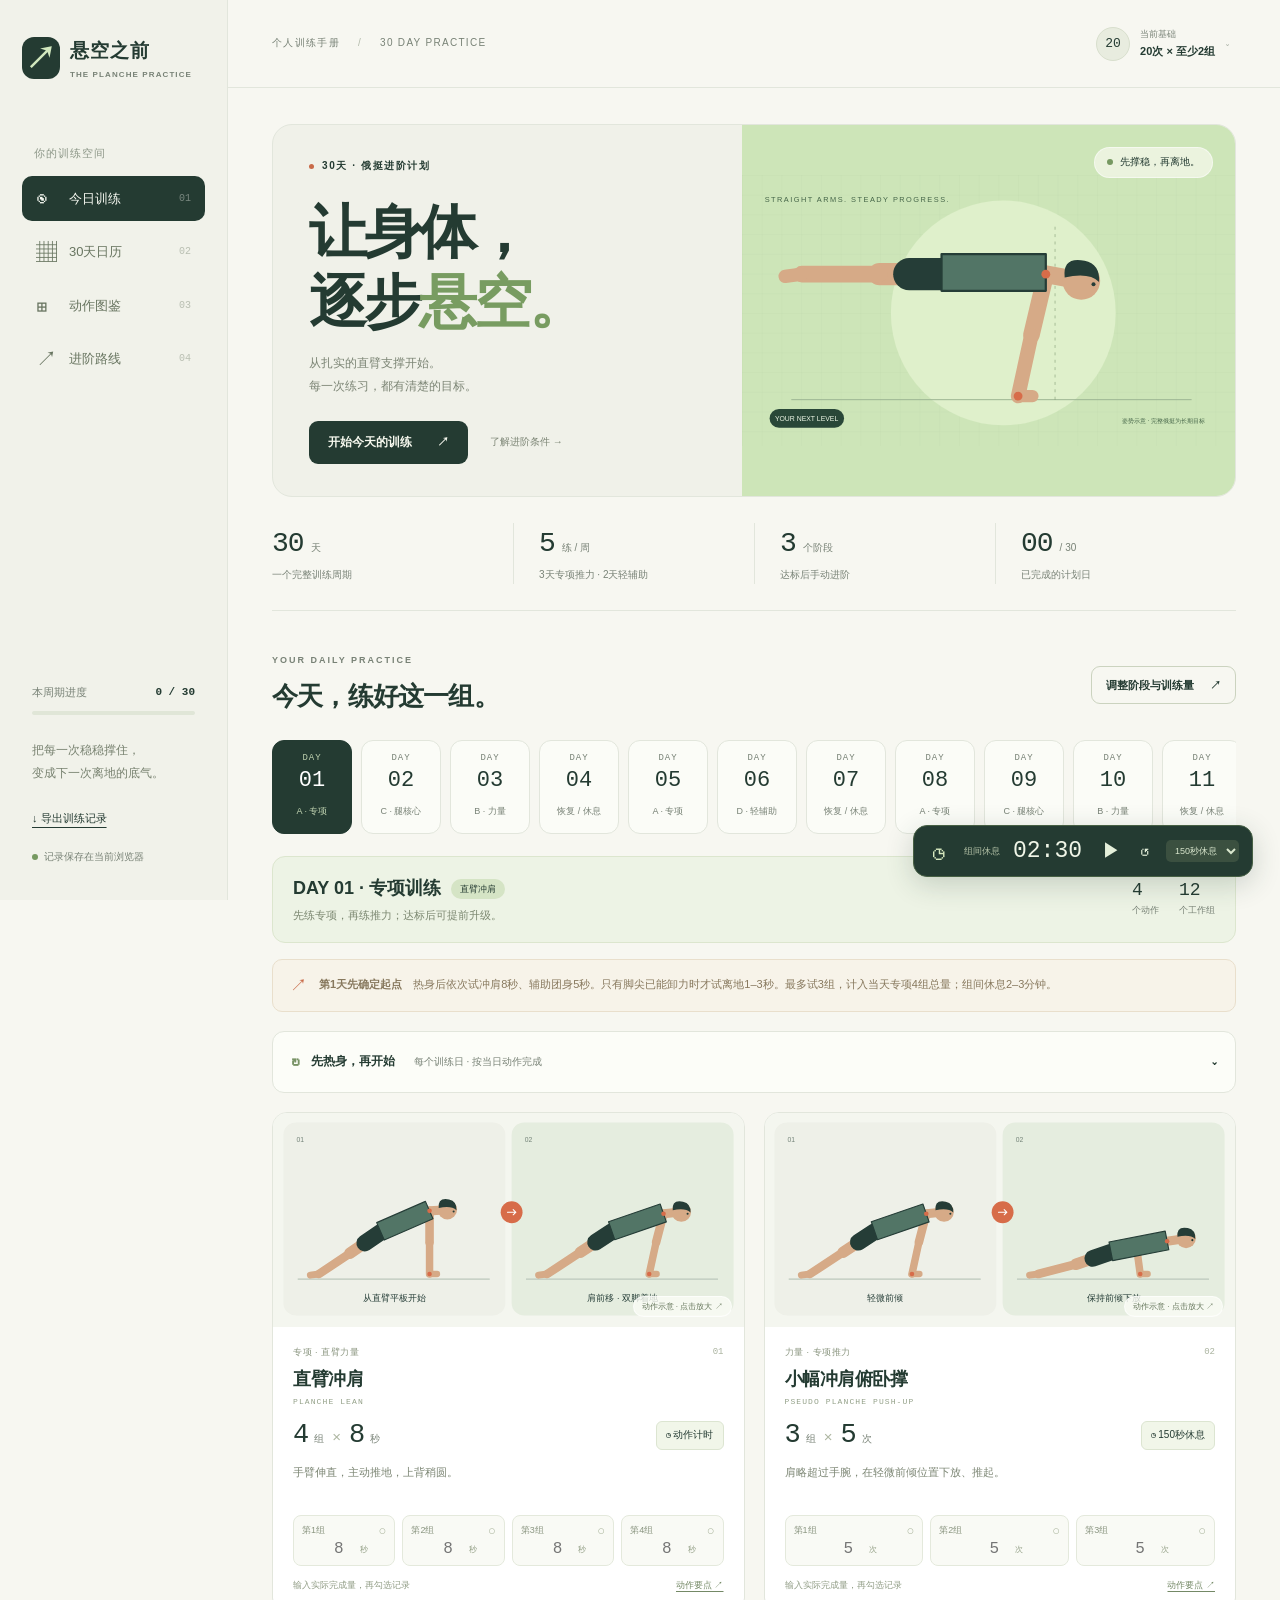
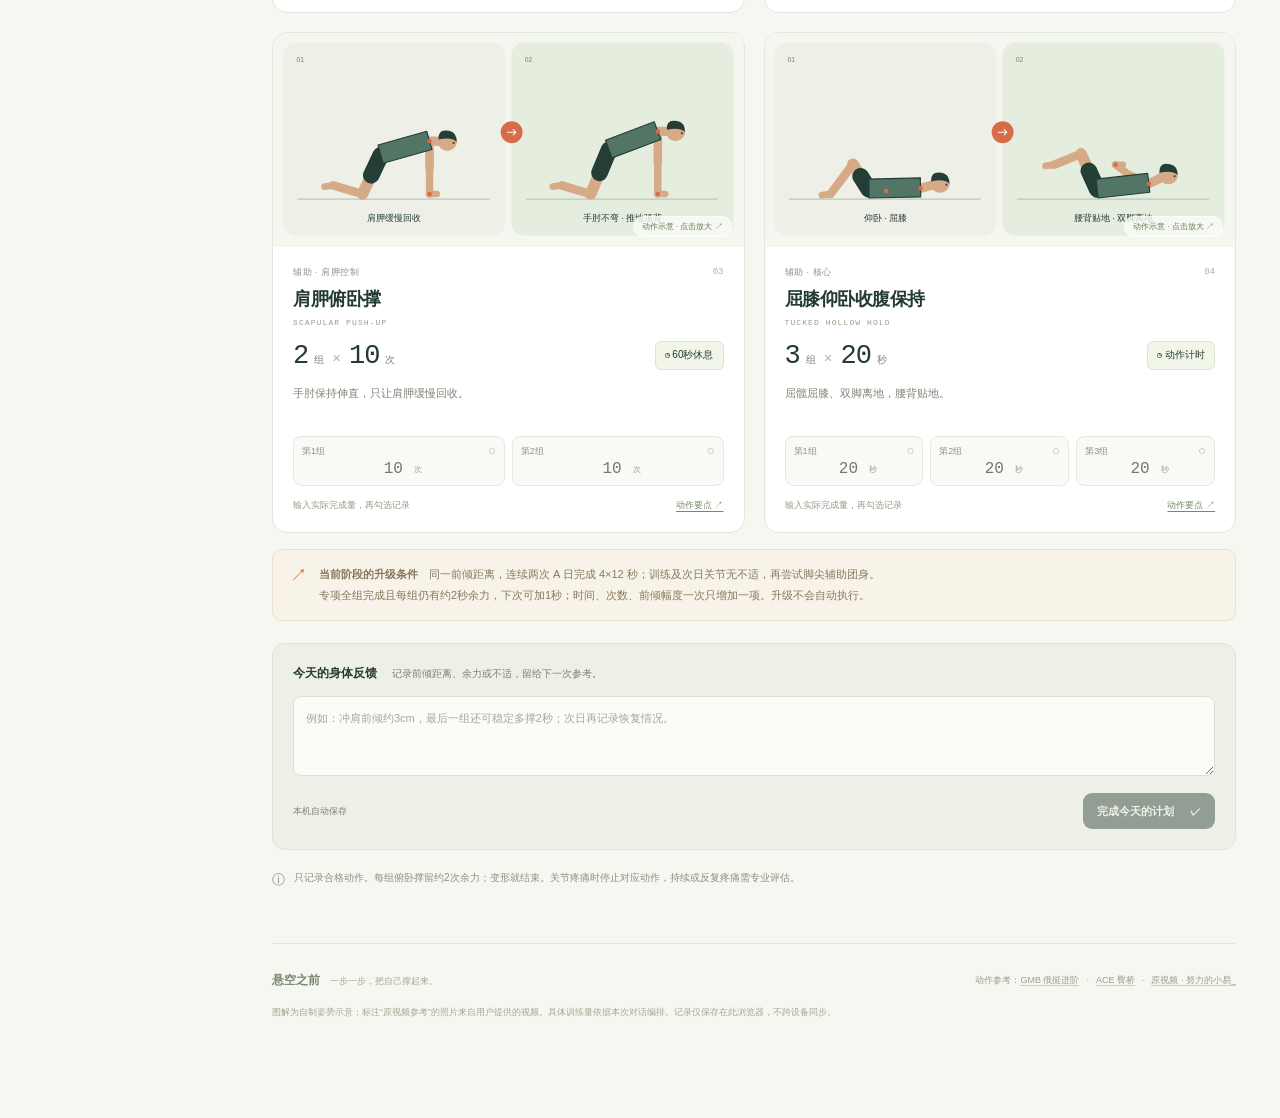
==== index.html @ 82eb5a1e "feat(site): ✨ publish interactive planche training guide" ====
<!doctype html>
<html lang="zh-CN">
<head>
  <meta charset="utf-8">
  <meta name="viewport" content="width=device-width, initial-scale=1">
  <meta name="theme-color" content="#243b32">
  <meta name="description" content="基于20个标准俯卧撑基础的30天俄挺训练手册。动作图解、每组训练量、计时、记录和阶段切换。">
  <title>悬空之前 · 30天俄挺训练手册</title>
  <link rel="icon" type="image/svg+xml" href="assets/mark.svg">
  <link rel="stylesheet" href="style.css">
</head>
<body>
  <aside class="sidebar">
    <a href="#today" class="brand" aria-label="悬空之前 首页"><span class="brand-mark">↗</span><span>悬空之前<small>THE PLANCHE PRACTICE</small></span></a>
    <div class="sidebar-caption">你的训练空间</div>
    <nav aria-label="主要导航">
      <a href="#today" class="nav-link active" data-view="today"><span>◉</span> 今日训练 <i>01</i></a>
      <a href="#calendar" class="nav-link" data-view="calendar"><span>▦</span> 30天日历 <i>02</i></a>
      <a href="#library" class="nav-link" data-view="library"><span>⊞</span> 动作图鉴 <i>03</i></a>
      <a href="#progression" class="nav-link" data-view="progression"><span>↗</span> 进阶路线 <i>04</i></a>
    </nav>
    <div class="sidebar-bottom">
      <div class="mini-progress"><span>本周期进度</span><strong id="sidebar-count">0 / 30</strong></div>
      <div class="progress-track"><div id="sidebar-progress"></div></div>
      <p>把每一次稳稳撑住，<br>变成下一次离地的底气。</p>
      <button class="text-button" id="export-btn">↓ 导出训练记录</button>
      <div class="local-note"><span class="status-dot"></span> 记录保存在当前浏览器</div>
    </div>
  </aside>
  <div class="shell">
    <header class="topbar"><div class="breadcrumb">个人训练手册 <span>/</span> 30 DAY PRACTICE</div><button class="profile-chip" id="profile-btn"><span class="avatar">20</span><span>当前基础 <b>20次 × 至少2组</b></span><span>⌄</span></button></header>
    <main>
      <section id="hero" class="hero">
        <div class="hero-copy"><div class="eyebrow"><span></span> 30天 · 俄挺进阶计划</div><h1>让身体，<br>逐步<span>悬空。</span></h1><p>从扎实的直臂支撑开始。<br>每一次练习，都有清楚的目标。</p><div class="hero-actions"><button id="hero-start" class="button primary">开始今天的训练 <span>↗</span></button><a href="#progression" class="hero-secondary">了解进阶条件 →</a></div></div>
        <div class="hero-art"><img src="assets/hero.svg" alt="完整俄挺姿势示意，手臂伸直、身体水平悬空。完整俄挺是长期目标。"><div class="art-label"><span class="status-dot"></span> 先撑稳，再离地。</div></div>
      </section>
      <section class="stat-strip" aria-label="计划概览"><div><strong>30<small>天</small></strong><span>一个完整训练周期</span></div><div><strong>5<small>练 / 周</small></strong><span>3天专项推力 · 2天轻辅助</span></div><div><strong>3<small>个阶段</small></strong><span>达标后手动进阶</span></div><div><strong id="completed-stat">00<small>/ 30</small></strong><span>已完成的计划日</span></div></section>
      <section id="today-view" class="view active" aria-labelledby="session-heading">
        <div class="section-top"><div><div class="eyebrow muted">YOUR DAILY PRACTICE</div><h2 id="session-heading">今天，练好这一组。</h2></div><button class="button outline small" id="settings-btn">调整阶段与训练量 <span>↗</span></button></div>
        <div class="day-strip" id="day-strip" aria-label="选择训练日"></div>
        <div class="session-banner" id="session-banner"></div>
        <div id="first-day-note" class="note-box"><span>↗</span><p><b>第1天先确定起点</b>　热身后依次试冲肩8秒、辅助团身5秒。只有脚尖已能卸力时才试离地1–3秒。最多试3组，计入当天专项4组总量；组间休息2–3分钟。</p></div>
        <details id="warmup" class="warmup"><summary><span><span class="warmup-icon">↻</span> 先热身，再开始 <small>每个训练日 · 按当日动作完成</small></span><span class="chevron">⌄</span></summary><div id="warmup-grid" class="warmup-grid"></div></details>
        <div id="exercise-grid" class="exercise-grid"></div>
        <div id="day-footer" class="day-footer"></div>
        <div class="notes-panel"><label for="daily-note">今天的身体反馈 <span>记录前倾距离、余力或不适，留给下一次参考。</span></label><textarea id="daily-note" rows="2" placeholder="例如：冲肩前倾约3cm，最后一组还可稳定多撑2秒；次日再记录恢复情况。"></textarea><div class="notes-bottom"><small id="save-hint">本机自动保存</small><button class="button primary small" id="finish-day">完成今天的计划 <span>✓</span></button></div></div>
        <div class="safety-line"><span>ⓘ</span> 只记录合格动作。每组俯卧撑留约2次余力；变形就结束。关节疼痛时停止对应动作，持续或反复疼痛需专业评估。</div>
      </section>
      <section id="calendar-view" class="view" aria-labelledby="calendar-heading"><div class="section-top"><div><div class="eyebrow muted">THE NEXT 30 DAYS</div><h2 id="calendar-heading">有训练，也有留白。</h2></div><span class="subtle">点击任意一天，查看动作与训练量</span></div><div class="legend"><span><i class="legend-a"></i>A 专项训练</span><span><i class="legend-b"></i>B 基础力量</span><span><i class="legend-c"></i>C / D 辅助训练</span><span><i class="legend-r"></i>每周2天恢复</span><span><i class="legend-d"></i>减量 / 复测</span></div><div id="calendar-grid" class="calendar-grid"></div><div class="note-box"><span>↗</span><p>每周5练2休：专项 → 下肢核心 → 推力 → 恢复 → 专项 → 轻辅助 → 恢复。第22天主动减量，第29天轻练，第30天复测。<b>日历不会自动替你升级动作。</b></p></div></section>
      <section id="library-view" class="view" aria-labelledby="library-heading"><div class="section-top"><div><div class="eyebrow muted">THE MOVEMENT LIBRARY</div><h2 id="library-heading">每个动作，看得明白。</h2></div><span class="subtle">图解是姿势提示，点击查看要点与降阶方式</span></div><div class="filter-row" id="library-filters"><button class="filter active" data-filter="all">全部动作</button><button class="filter" data-filter="专项">俄挺专项</button><button class="filter" data-filter="力量">推力训练</button><button class="filter" data-filter="辅助">核心与背部</button><button class="filter" data-filter="下肢">下肢臀腿</button><button class="filter" data-filter="活动">热身与恢复</button></div><div class="library-grid" id="library-grid"></div></section>
      <section id="progression-view" class="view" aria-labelledby="progression-heading"><div class="section-top"><div><div class="eyebrow muted">EARN YOUR NEXT LEVEL</div><h2 id="progression-heading">撑稳这一关，再向前。</h2></div></div><p class="section-intro">不用等到固定日期。根据动作质量、完成量和次日恢复，手动选择当前阶段。以下门槛是本计划的执行规则。</p><div id="stage-route" class="stage-route"></div><div class="progress-rules"><div><span>01</span><h3>一次只加一个变量</h3><p>时间、次数、前倾幅度，选一项增加。专项全组完成且仍有约2秒余力，下次每组加1秒。</p></div><div><span>02</span><h3>下一关先少量试做</h3><p>尝试计入当天4组专项总量。新动作控制不住，就用原级别完成剩余组数。</p></div><div><span>03</span><h3>升级由你确认</h3><p>计时结束或勾选完成，都不等于动作达标。结合录像、余力和次日关节状态再决定。</p></div></div><div class="note-box"><span>ⓘ</span><p>30天用于建立和检验专项能力，完整并腿俄挺是后续长期目标。图鉴里的进阶团身仅供了解，默认不加入本周期处方。</p></div></section>
      <footer class="site-footer"><div class="footer-brand">悬空之前 <span>一步一步，把自己撑起来。</span></div><div>动作参考：<a href="https://gmb.io/planche/" target="_blank" rel="noreferrer">GMB 俄挺进阶</a><span>·</span><a href="https://www.acefitness.org/resources/everyone/exercise-library/49/glute-bridge/" target="_blank" rel="noreferrer">ACE 臀桥</a><span>·</span><a href="https://www.bilibili.com/video/BV1Y1Je6uE9i" target="_blank" rel="noreferrer">原视频 · 努力的小易_</a></div><small>图解为自制姿势示意；标注“原视频参考”的照片来自用户提供的视频。具体训练量依据本次对话编排。记录仅保存在此浏览器，不跨设备同步。</small></footer>
    </main>
  </div>
  <div class="timer-dock" id="timer-dock"><button class="timer-compact" id="timer-toggle" aria-label="展开计时器">◷</button><div class="timer-expanded"><span id="timer-label">组间休息</span><strong id="timer-display" aria-live="off">02:30</strong><button id="timer-play" aria-label="开始计时">▶</button><button id="timer-reset" aria-label="重置计时">↺</button><select id="rest-duration" aria-label="组间休息时长"><option value="60">60秒休息</option><option value="120">120秒休息</option><option value="150" selected>150秒休息</option><option value="180">180秒休息</option></select></div></div>
  <dialog id="exercise-dialog"><button class="dialog-close" data-close aria-label="关闭动作详情">×</button><div id="exercise-detail"></div></dialog>
  <dialog id="settings-dialog"><button class="dialog-close" data-close aria-label="关闭训练设置">×</button><div class="eyebrow muted">MAKE IT YOUR PRACTICE</div><h2>调整你的训练</h2><p class="dialog-intro">当前基础：标准俯卧撑20次，至少能做2组。尚未确认专项水平，从第1天测试选择起点。</p><form id="settings-form"><label>当前阶段<select name="stage" id="stage-select"><option value="1">Ⅰ · 直臂冲肩</option><option value="2">Ⅱ · 脚尖辅助团身</option><option value="3">Ⅲ · 团身俄挺</option></select></label><label>每组专项保持时间 <span id="hold-range"></span><div class="input-unit"><input name="hold" id="hold-input" type="number" min="8" max="12" value="8" required><span>秒 × 4组</span></div></label><label>冲肩俯卧撑<div class="input-unit"><input name="ppp" type="number" min="5" max="8" value="5" required><span>次 × 3组</span></div></label><label>B日标准俯卧撑<div class="input-unit"><select name="push"><option value="10">10</option><option value="12">12</option><option value="14">14</option></select><span>次 × 3组</span></div></label><div id="settings-gate" class="setting-gate"></div><p class="form-note">调整只影响尚未开始记录的训练日。已记录的日期保留当时训练量。仅在无关节疼痛、恢复良好且满足条件时进阶。</p><button class="button primary" type="submit">保存训练设置 <span>✓</span></button></form><button class="text-button settings-export" id="settings-export">↓ 导出训练记录（JSON）</button></dialog>
  <div class="toast" id="toast" role="status" aria-live="polite"></div>
  <script type="module" src="app.mjs"></script>
</body>
</html>
---- style.css ----
[hidden]{display:none!important}
:root{--ink:#243b32;--muted:#788276;--paper:#f7f7f1;--white:#fff;--line:#e2e6dc;--mint:#d2e8be;--mint-soft:#edf3e5;--orange:#c96b49;--sans:Inter,-apple-system,BlinkMacSystemFont,"PingFang SC","Microsoft YaHei",sans-serif;--mono:"SFMono-Regular",Consolas,monospace}
*{box-sizing:border-box}html{scroll-behavior:smooth}body{margin:0;background:var(--paper);color:var(--ink);font-family:var(--sans);font-size:14px;line-height:1.65}button,input,select,textarea{font:inherit;color:inherit}button,a,input,select,summary{ -webkit-tap-highlight-color:transparent}button{cursor:pointer}a{color:inherit;text-decoration:none}button{border:0;background:none}button:focus-visible,a:focus-visible,input:focus-visible,select:focus-visible,summary:focus-visible,textarea:focus-visible{outline:3px solid #85ab64;outline-offset:4px}button:disabled{cursor:not-allowed;opacity:.45}img{max-width:100%;display:block}h1,h2,h3,p{margin:0}button,input,select{touch-action:manipulation}.sidebar{position:fixed;inset:0 auto 0 0;width:228px;background:#f1f2ea;border-right:1px solid var(--line);padding:35px 22px;display:flex;flex-direction:column;z-index:20}.brand{display:flex;gap:10px;align-items:center;font-weight:750;font-size:19px;letter-spacing:1px}.brand-mark{display:grid;place-items:center;background:var(--ink);color:var(--mint);width:38px;height:42px;border-radius:12px;font-size:31px;line-height:1}.brand small{display:block;font-size:8px;letter-spacing:1.1px;color:var(--muted);font-weight:600;margin-top:2px}.sidebar-caption{font-size:11px;color:#8d9788;letter-spacing:1px;margin:62px 12px 14px}.sidebar nav{display:grid;gap:8px}.nav-link{display:flex;align-items:center;gap:13px;padding:12px 14px;border-radius:10px;font-size:13px;color:#687560;transition:.2s}.nav-link>span{font-size:21px;width:20px;line-height:1}.nav-link i{font:10px var(--mono);margin-left:auto;opacity:.4}.nav-link:hover{background:#e6ebdc}.nav-link.active{background:var(--ink);color:#f7f9f2}.sidebar-bottom{margin-top:auto;padding:40px 10px 0}.mini-progress{display:flex;justify-content:space-between;font-size:11px;color:var(--muted)}.mini-progress strong{color:var(--ink);font-family:var(--mono)}.progress-track{height:4px;background:#e0e6d7;border-radius:9px;margin-top:10px;overflow:hidden}.progress-track div{height:100%;background:#83a767;transition:width .3s}.sidebar-bottom p{margin-top:24px;font-size:12px;line-height:1.9;color:#788270}.text-button{padding:0;font-size:11px;text-decoration:underline;text-underline-offset:5px}.sidebar-bottom .text-button{margin-top:25px}.local-note{display:flex;align-items:center;gap:6px;font-size:10px;color:var(--muted);margin-top:19px}.status-dot{display:inline-block;height:6px;width:6px;border-radius:50%;background:#769961}.shell{margin-left:228px}.topbar{height:88px;border-bottom:1px solid var(--line);display:flex;justify-content:space-between;align-items:center;padding:0 44px}.breadcrumb{font-size:10px;letter-spacing:1.3px;color:var(--muted)}.breadcrumb span{margin:0 14px;color:#b2baaa}.profile-chip{display:flex;gap:10px;align-items:center;text-align:left;font-size:9px;color:var(--muted)}.profile-chip b{display:block;font-size:11px;font-weight:600;color:var(--ink)}.avatar{background:#e8ecdf;border:1px solid #d8dfcd;border-radius:50%;height:34px;width:34px;display:grid;place-items:center;font:13px var(--mono);color:var(--ink)}main{max-width:1436px;margin:0 auto;padding:36px 44px 0}.hero{display:grid;grid-template-columns:1fr 1.05fr;min-height:360px;border:1px solid var(--line);border-radius:20px;overflow:hidden;background:#f0f1e9}.hero-copy{padding:33px 36px 32px;position:relative}.eyebrow{font-size:10px;letter-spacing:1.6px;font-weight:650;display:flex;align-items:center;gap:8px}.eyebrow>span{width:5px;height:5px;border-radius:50%;background:var(--orange)}.eyebrow.muted{color:var(--muted);font-size:9px;letter-spacing:2px}.hero h1{font-size:clamp(40px,4.5vw,70px);font-weight:650;line-height:1.22;letter-spacing:-3px;margin:22px 0 15px}.hero h1 span{color:#789c61}.hero-copy>p{font-size:12px;color:#7c8575;line-height:1.9}.hero-actions{display:flex;align-items:center;gap:22px;margin-top:23px;flex-wrap:wrap}.button{display:inline-flex;align-items:center;justify-content:center;gap:25px;padding:12px 19px;border-radius:9px;font-size:12px;font-weight:600;transition:background .2s,transform .2s}.button:hover{transform:translateY(-1px)}.button.primary{background:var(--ink);color:#f6f8ee}.button.primary:hover{background:#3d5744}.button.outline{border:1px solid #cbd3bf;background:transparent}.button.small{padding:9px 14px;font-size:11px;gap:16px}.hero-secondary{font-size:10px;color:#7c8575}.hero-art{position:relative;background:#cde5b8;display:flex;align-items:center;overflow:hidden}.hero-art img{height:100%;width:100%;object-fit:cover}.art-label{position:absolute;right:22px;top:22px;display:flex;align-items:center;gap:7px;background:#f3f7e8c9;border:1px solid #ffffff80;border-radius:20px;padding:6px 12px;font-size:10px}.stat-strip{display:grid;grid-template-columns:repeat(4,1fr);padding:26px 0;border-bottom:1px solid var(--line);margin-bottom:42px}.stat-strip>div{padding:0 25px;border-left:1px solid var(--line)}.stat-strip>div:first-child{padding-left:0;border:0}.stat-strip strong{font-family:var(--mono);font-weight:500;font-size:28px;line-height:1.5;letter-spacing:-1px}.stat-strip small{font:10px var(--sans);letter-spacing:0;margin-left:7px;color:var(--muted)}.stat-strip span{display:block;font-size:10px;color:var(--muted);margin-top:2px}.view{display:none}.view.active{display:block}.section-top{display:flex;align-items:center;justify-content:space-between;gap:16px;margin-bottom:22px}.section-top h2{font-weight:600;font-size:26px;letter-spacing:-.8px;margin-top:7px}.subtle{font-size:10px;color:var(--muted)}.day-strip{display:flex;gap:9px;overflow-x:auto;padding:0 0 12px;scrollbar-width:thin;scrollbar-color:#c7d2b8 transparent}.day-pill{flex:0 0 80px;border:1px solid var(--line);border-radius:12px;padding:12px 8px;background:#fbfcf7;position:relative;text-align:center}.day-pill small{display:block;font:9px var(--mono);color:var(--muted);letter-spacing:1px}.day-pill strong{display:block;font:22px var(--mono);margin:5px 0}.day-pill span{font-size:9px;color:var(--muted)}.day-pill.selected{background:var(--ink);border-color:var(--ink);color:#fff}.day-pill.selected small,.day-pill.selected span{color:#bfd2b0}.day-pill.done:after{content:'✓';position:absolute;top:5px;right:7px;font-size:10px;color:#779b5c}.session-banner{display:flex;align-items:center;justify-content:space-between;gap:15px;border-radius:13px;background:var(--mint-soft);border:1px solid #dce6ce;padding:17px 20px;margin:10px 0 16px}.session-banner h3{font-size:18px;font-weight:600}.session-banner h3 .tag{display:inline-flex;vertical-align:middle;margin-left:10px;font-size:9px;border-radius:20px;padding:3px 9px;background:#d5e4c5;font-weight:500}.session-banner p{font-size:11px;color:#7b8770;margin-top:3px}.session-meta{display:flex;align-items:center;gap:20px;font-size:11px;white-space:nowrap}.session-meta b{font:18px var(--mono);display:block}.session-meta span{font-size:9px;color:var(--muted)}.note-box{display:flex;gap:12px;padding:14px 17px;border:1px solid #e9dfcc;border-radius:10px;background:#f7f3e9;margin:16px 0;font-size:11px;color:#87785d;line-height:1.9}.note-box>span{font-size:17px;line-height:1.4;color:var(--orange)}.note-box b{font-weight:600}.warmup{border:1px solid var(--line);border-radius:12px;background:#fcfdf8;margin:19px 0}.warmup summary{padding:15px 18px;list-style:none;cursor:pointer;display:flex;justify-content:space-between;align-items:center;font-weight:600;font-size:12px}.warmup summary::-webkit-details-marker{display:none}.warmup-icon{font-size:18px;vertical-align:middle;display:inline-block;margin-right:8px;color:#789366}.warmup small{margin-left:15px;color:var(--muted);font-size:10px;font-weight:400}.warmup[open] .chevron{transform:rotate(180deg)}.warmup-grid{display:grid;grid-template-columns:repeat(4,1fr);gap:12px;padding:0 16px 17px}.warmup-card{background:#f2f4ea;border:1px solid #e5e9db;border-radius:9px;overflow:hidden;text-align:left;padding:0 0 11px}.warmup-card img{width:100%;aspect-ratio:2.2;object-fit:contain}.warmup-card b{font-size:11px;display:block;padding:0 12px}.warmup-card span{font-size:10px;color:var(--muted);padding:0 12px;display:block}.exercise-grid,.library-grid{display:grid;grid-template-columns:repeat(2,minmax(0,1fr));gap:19px}.exercise-card{border:1px solid var(--line);border-radius:15px;background:#fff;overflow:hidden;transition:box-shadow .2s,border-color .2s}.exercise-card:hover{border-color:#bac9ac;box-shadow:0 8px 22px #253d3708}.exercise-image{width:100%;padding:0;position:relative;display:block;background:#f4f6ef;overflow:hidden}.exercise-image img{width:100%;aspect-ratio:2.2;object-fit:contain;transition:transform .3s}.exercise-image:hover img{transform:scale(1.03)}.image-hint{position:absolute;right:12px;bottom:10px;padding:3px 8px;border:1px solid #fff9;border-radius:15px;background:#fbfdf6c7;font-size:8px;color:#65765b}.card-content{padding:18px 20px 19px}.card-topline{display:flex;justify-content:space-between;align-items:center;gap:8px}.exercise-category{font-size:9px;letter-spacing:.5px;color:#8b9680}.card-number{font:9px var(--mono);color:#aab39f}.card-title{font-size:18px;font-weight:600;margin-top:5px;letter-spacing:-.5px}.card-en{font:8px var(--mono);letter-spacing:1.1px;color:#93a088;display:block;margin-top:3px}.dose-line{display:flex;justify-content:space-between;align-items:center;gap:10px;margin:14px 0 13px}.dose{display:flex;align-items:baseline;gap:6px}.dose strong{font:27px var(--mono);letter-spacing:-1px}.dose small{font-size:10px;color:var(--muted)}.dose .multiply{font-size:15px;color:#adb6a1;margin:0 2px}.timer-button{font-size:10px;border:1px solid #dce5d1;background:#f1f6e9;border-radius:6px;padding:5px 9px;white-space:nowrap}.card-cues{font-size:11px;color:#7c8674;min-height:37px;line-height:1.8}.exercise-note{font-size:10px;background:#faf4e8;border-radius:5px;padding:5px 8px;margin-top:7px;color:#9a805b}.set-grid{display:grid;grid-template-columns:repeat(4,minmax(0,1fr));gap:7px;margin-top:15px}.set-box{border:1px solid #e4e9dc;border-radius:8px;background:#f9faf5;overflow:hidden}.set-box.complete{background:#e7f0dd;border-color:#c9dbb6}.set-toggle{display:flex;align-items:center;justify-content:space-between;gap:4px;width:100%;padding:7px 8px 2px;font-size:9px;color:#8a9580}.set-toggle i{font-style:normal;font-size:13px;line-height:1;color:#acb69f}.complete .set-toggle i{color:#4f733d}.set-value{display:flex;align-items:center;justify-content:center;padding:0 6px 7px;gap:3px}.set-value input{width:36px;max-width:65%;background:transparent;border:0;padding:0;text-align:center;font:16px var(--mono);appearance:textfield;-moz-appearance:textfield;outline-offset:0}.set-value input::-webkit-inner-spin-button{appearance:none}.set-value small{font-size:8px;color:#94a087}.card-bottom{display:flex;justify-content:space-between;align-items:center;margin-top:12px;font-size:9px;color:#919d86}.details-button{font-size:9px;padding:0;color:#748966;text-decoration:underline;text-underline-offset:3px}.day-footer{margin:16px 0}.day-footer:empty{display:none}.rest-panel{display:grid;grid-template-columns:1fr 1fr;align-items:center;border:1px solid var(--line);border-radius:16px;background:#f0f4e9;padding:20px}.rest-panel h3{font-size:23px;font-weight:500;margin-bottom:10px}.rest-panel p{font-size:12px;color:var(--muted)}.rest-panel img{width:100%}.rest-panel .rest-copy{padding:25px}.notes-panel{background:#eeefe6;border-radius:13px;border:1px solid #e0e4d7;padding:20px;margin-top:22px}.notes-panel label{font-size:12px;font-weight:600;display:block}.notes-panel label span{font-weight:400;color:var(--muted);font-size:10px;margin-left:12px}.notes-panel textarea{resize:vertical;width:100%;background:#fbfcf7;border:1px solid #dce2d1;border-radius:8px;margin-top:12px;padding:12px;font-size:11px;line-height:1.8;min-height:80px}.notes-panel textarea::placeholder{color:#a1aa96}.notes-bottom{display:flex;align-items:center;justify-content:space-between;gap:15px;margin-top:10px}.notes-bottom>small{color:var(--muted);font-size:9px}.safety-line{display:flex;align-items:flex-start;gap:9px;font-size:10px;color:#8a927f;line-height:1.9;margin-top:18px}.safety-line>span{font-size:13px}.calendar-grid{display:grid;grid-template-columns:repeat(6,minmax(0,1fr));gap:12px}.calendar-day{border:1px solid var(--line);background:#fff;border-radius:12px;padding:17px 13px;text-align:left;min-height:133px;position:relative}.calendar-day:hover{border-color:#86a66b}.calendar-day .cal-num{font:25px var(--mono);display:block}.calendar-day .cal-label{font-size:11px;margin-top:10px;display:block}.calendar-day .cal-dose{display:block;color:var(--muted);font-size:9px;margin-top:3px;line-height:1.7}.calendar-day.kind-A{background:#e8efdf}.calendar-day.kind-B{background:#f0f2e7}.calendar-day.kind-deload,.calendar-day.kind-review{background:#f5eddf}.calendar-day.kind-rest,.calendar-day.kind-recovery{color:#8d9681;background:#f8f9f3}.calendar-day.complete:after{content:'✓';position:absolute;right:12px;top:17px;width:21px;height:21px;display:grid;place-items:center;background:#4f7040;color:white;border-radius:50%;font-size:11px}.legend{display:flex;gap:23px;font-size:10px;color:var(--muted);margin-bottom:24px;flex-wrap:wrap}.legend span{display:flex;gap:7px;align-items:center}.legend i{width:9px;height:9px;border-radius:3px;border:1px solid #0001}.legend-a{background:#c8deb1}.legend-b{background:#e6ebd9}.legend-r{background:#f6f7f0}.legend-d{background:#ecd9b9}.filter-row{display:flex;gap:8px;margin:24px 0;flex-wrap:wrap}.filter{border:1px solid var(--line);border-radius:20px;padding:7px 14px;color:var(--muted);font-size:11px}.filter.active{background:var(--ink);color:#fff;border-color:var(--ink)}.library-card{background:#fff;border:1px solid var(--line);border-radius:13px;overflow:hidden;padding:0;text-align:left}.library-card img{width:100%;aspect-ratio:2.2;object-fit:contain;background:#f2f5ec}.library-card .library-info{padding:16px 19px;display:block}.library-info strong{display:block;font-size:17px;font-weight:600}.library-info small{font:8px var(--mono);letter-spacing:1px;color:#92a083;display:block;margin-top:3px}.library-info p{font-size:11px;color:var(--muted);margin-top:10px}.section-intro{font-size:12px;color:var(--muted);max-width:650px;line-height:2;margin-bottom:28px}.stage-route{display:grid;grid-template-columns:repeat(3,minmax(0,1fr));gap:16px}.stage-card{border:1px solid var(--line);border-radius:15px;background:#fff;overflow:hidden;display:flex;flex-direction:column}.stage-card.current{border-color:#9cba80;box-shadow:0 0 0 2px #dce8d1}.stage-card img{width:100%;aspect-ratio:2.2;object-fit:contain;background:#f1f4e9}.stage-body{padding:19px;display:flex;flex:1;flex-direction:column}.stage-body .level-num{font:10px var(--mono);letter-spacing:2px;color:#a0ae91}.stage-body h3{font-size:19px;font-weight:600;margin-top:5px}.stage-dose{font:19px var(--mono);margin-top:13px;color:#6b8b54}.stage-body p{font-size:11px;color:var(--muted);line-height:1.9;margin:14px 0 19px}.stage-body button{margin-top:auto;align-self:flex-start}.progress-rules{display:grid;grid-template-columns:repeat(3,minmax(0,1fr));gap:25px;margin:38px 0}.progress-rules>div{padding:0 20px;border-left:1px solid var(--line)}.progress-rules>div:first-child{padding-left:0;border:0}.progress-rules span{font:13px var(--mono);color:var(--orange)}.progress-rules h3{font-size:14px;margin:8px 0;font-weight:600}.progress-rules p{font-size:11px;color:var(--muted);line-height:1.9}.site-footer{border-top:1px solid var(--line);margin-top:50px;padding:27px 0 90px;display:flex;justify-content:space-between;align-items:center;flex-wrap:wrap;gap:14px;font-size:9px;color:#98a08d}.footer-brand{font-weight:650;font-size:12px;color:#7c8870}.footer-brand span{font-weight:400;font-size:9px;margin-left:13px;color:#a0a892}.site-footer a{border-bottom:1px solid #cad3bf}.site-footer>div>span{margin:0 7px}.site-footer small{flex-basis:100%;font-size:9px;color:#a0a892;line-height:1.8}.timer-dock{position:fixed;right:27px;bottom:23px;z-index:40;display:flex;align-items:center;background:var(--ink);color:#eff5e7;border-radius:14px;box-shadow:0 7px 28px #243b3233;padding:7px;gap:7px;border:1px solid #476044}.timer-compact{width:36px;height:36px;color:#d6e8be;font-size:23px}.timer-expanded{display:flex;align-items:center;gap:13px;padding-right:6px}.timer-expanded>span{font-size:9px;color:#b5c3a8}.timer-expanded strong{font:23px var(--mono);min-width:73px}.timer-expanded button{color:#e4efda;font-size:19px;padding:2px 3px}.timer-expanded select{background:#3b5040;border:0;border-radius:5px;padding:5px;font-size:9px;color:#d9e6cd;max-width:110px}.timer-dock.collapsed .timer-expanded{display:none}.timer-dock.finished{background:#ad5c3c}.toast{position:fixed;bottom:92px;left:calc(50% + 100px);transform:translate(-50%,12px);background:#243b32ed;color:#f5f8ef;padding:11px 18px;border-radius:10px;font-size:11px;z-index:100;opacity:0;pointer-events:none;transition:.2s;max-width:90vw;box-shadow:0 6px 30px #0002}.toast.visible{opacity:1;transform:translate(-50%,0)}dialog{border:1px solid var(--line);border-radius:20px;padding:32px;max-width:720px;width:calc(100% - 32px);background:var(--paper);color:var(--ink);box-shadow:0 24px 100px #0003;max-height:90vh;overflow:auto}dialog::backdrop{background:#13251e80;backdrop-filter:blur(4px)}.dialog-close{position:absolute;right:18px;top:14px;font-size:27px;z-index:2;color:#7f8e73;width:30px;height:30px;border-radius:50%;background:#f0f2e8}.detail-illustration{width:100%;border-radius:12px;margin:22px 0 15px;background:#edf1e5}.detail-title{font-size:25px;font-weight:600;letter-spacing:-.7px}.detail-en{font:10px var(--mono);letter-spacing:1.5px;color:#92a082}.detail-grid{display:grid;grid-template-columns:1fr 1fr;gap:23px;margin-top:22px}.detail-grid h4{font-size:12px;margin:0 0 8px}.detail-grid p{font-size:12px;color:#7e8b72;line-height:1.9}.detail-ref{margin-top:25px;border-top:1px solid var(--line);padding-top:20px}.detail-ref summary{font-size:12px;cursor:pointer}.detail-ref img{border-radius:10px;width:100%;margin-top:12px}.detail-ref p{font-size:10px;color:var(--muted);margin-top:8px}.detail-ref a{text-decoration:underline;text-underline-offset:3px}#settings-dialog{max-width:510px}#settings-dialog h2{font-size:26px;margin-top:8px;font-weight:600}.dialog-intro{font-size:11px;color:var(--muted);line-height:1.9;margin:12px 0 23px}#settings-form{display:grid;gap:16px}#settings-form label{display:block;font-size:11px;font-weight:600}#settings-form label>select{display:block;width:100%;margin-top:7px;border:1px solid #d4decb;border-radius:8px;background:#fff;padding:10px}#hold-range{font-weight:400;color:var(--muted);margin-left:8px}.input-unit{display:flex;align-items:center;border:1px solid #d4decb;border-radius:8px;background:#fff;margin-top:7px;padding-right:13px}.input-unit input,.input-unit select{border:0;background:transparent;padding:10px 12px;width:100%;min-width:0}.input-unit span{white-space:nowrap;color:var(--muted);font-size:10px;font-weight:400}.setting-gate{font-size:11px;color:#71855f;background:#eaf0e0;border-radius:8px;padding:12px;line-height:1.9}.form-note{font-size:10px;color:#909c84;line-height:1.8}.sr-only{position:absolute;width:1px;height:1px;padding:0;margin:-1px;overflow:hidden;clip:rect(0,0,0,0);white-space:nowrap;border:0}
@media(min-width:1550px){.hero{min-height:405px}.hero-copy{padding:42px}.hero h1{font-size:76px}.hero-actions{margin-top:30px}.exercise-grid{grid-template-columns:repeat(3,minmax(0,1fr))}.card-content{padding:18px}.card-title{font-size:17px}}
@media(max-width:1150px){.sidebar{width:190px;padding:28px 14px}.shell{margin-left:190px}.topbar{padding:0 28px}main{padding:28px 28px 0}.hero-copy{padding:28px}.hero h1{font-size:52px}.hero-actions{gap:14px}.hero-secondary{font-size:9px}.hero .button{font-size:10px;padding:10px 13px}.hero-art img{object-position:58% center}.calendar-grid{grid-template-columns:repeat(5,minmax(0,1fr))}.stage-route{grid-template-columns:1fr}.stage-card{display:grid;grid-template-columns:1fr 1.3fr}.stage-card img{height:100%;object-fit:contain}.stage-body{padding:19px}.stage-body p{margin:9px 0 13px}.stage-body h3{font-size:19px}.stage-dose{margin-top:7px}.toast{left:calc(50% + 80px)}}
@media(max-width:800px){.sidebar{position:sticky;top:0;width:100%;height:auto;flex-direction:row;padding:12px 20px;align-items:center;justify-content:space-between;background:#f1f2eaf5;backdrop-filter:blur(12px);border-right:0;border-bottom:1px solid var(--line)}.brand{font-size:15px}.brand small{font-size:6px}.brand-mark{width:28px;height:33px;font-size:24px;border-radius:8px}.sidebar-caption,.sidebar-bottom{display:none}.sidebar nav{display:flex;gap:5px}.nav-link{font-size:10px;padding:8px 9px;gap:4px}.nav-link>span{font-size:15px;width:14px}.nav-link i{display:none}.shell{margin-left:0}.topbar{height:63px}.breadcrumb{font-size:8px}.profile-chip{font-size:8px}.profile-chip b{font-size:9px}.avatar{width:28px;height:28px;font-size:11px}main{padding-top:22px}.hero{min-height:300px}.hero h1{font-size:49px}.hero-copy{padding:25px}.hero-copy>p{font-size:11px}.hero-actions{gap:12px;margin-top:19px}.hero-art img{object-position:60% center}.art-label{font-size:8px;right:12px;top:12px;padding:5px 8px}.stat-strip{margin-bottom:30px;padding:21px 0}.stat-strip>div{padding:0 18px}.stat-strip strong{font-size:25px}.stat-strip small{font-size:8px;margin-left:5px}.stat-strip span{font-size:8px}.section-top h2{font-size:23px}.warmup-grid{grid-template-columns:repeat(2,1fr)}.calendar-grid{grid-template-columns:repeat(5,minmax(0,1fr))}.calendar-day{padding:13px 10px;min-height:120px}.calendar-day .cal-num{font-size:21px}.calendar-day .cal-label{font-size:10px}.progress-rules{gap:15px}.progress-rules>div{padding:0 13px}.toast{left:50%}.timer-dock{bottom:14px;right:16px}.card-content{padding:17px}.card-title{font-size:17px}}
@media(max-width:560px){body{font-size:13px}.sidebar{padding:11px 14px}.brand small{display:none}.brand{font-size:14px;letter-spacing:0}.sidebar nav{gap:2px}.nav-link{padding:7px;font-size:0;gap:0}.nav-link>span{font-size:21px;width:23px}.nav-link.active{background:#dde8d0;color:var(--ink)}.topbar{padding:0 18px;height:59px}.breadcrumb{letter-spacing:.6px}.breadcrumb span{margin:0 7px}.profile-chip>span:last-child{display:none}main{padding:17px 17px 0}.hero{display:flex;flex-direction:column;border-radius:15px}.hero-copy{padding:25px 24px 26px}.hero h1{font-size:57px;line-height:1.12;letter-spacing:-3px;margin-top:21px}.hero-copy>p{margin-top:15px;font-size:11px}.hero-actions{margin-top:22px;gap:20px}.hero .button{padding:12px 16px;font-size:11px}.hero-art{height:210px}.hero-art img{object-fit:cover;object-position:center 55%}.hero-art .art-label{right:13px;top:13px}.hero-secondary{font-size:10px}.eyebrow{font-size:9px}.stat-strip{grid-template-columns:repeat(4,1fr);margin-bottom:29px;padding:20px 0}.stat-strip>div{padding:0 9px}.stat-strip strong{font-size:23px}.stat-strip strong small{font-size:7px;display:block;margin:0;line-height:1.5;letter-spacing:0}.stat-strip span{font-size:8px;line-height:1.6;margin-top:6px}.section-top{align-items:flex-start;gap:10px;margin-bottom:18px}.section-top h2{font-size:22px;letter-spacing:-.7px}.section-top .button{font-size:9px;padding:8px 10px;gap:7px;margin-top:12px}.section-top .subtle{display:none}.eyebrow.muted{font-size:8px;letter-spacing:1.5px}.day-strip{gap:7px}.day-pill{flex-basis:64px;padding:10px 7px}.day-pill strong{font-size:21px}.day-pill span{font-size:8px}.day-pill small{font-size:8px}.session-banner{padding:14px;gap:10px}.session-banner h3{font-size:16px}.session-banner h3 .tag{font-size:8px;margin-left:4px;padding:2px 6px}.session-banner p{font-size:9px}.session-meta{gap:10px}.session-meta b{font-size:16px}.session-meta span{font-size:8px}.note-box{font-size:10px;padding:12px;gap:9px}.warmup summary{padding:13px;font-size:11px}.warmup small{font-size:8px;margin-left:6px}.warmup-grid{padding:0 11px 12px;gap:8px}.warmup-card b{font-size:10px;padding:0 9px}.warmup-card span{font-size:9px;padding:0 9px}.exercise-grid,.library-grid{grid-template-columns:1fr;gap:16px}.card-content{padding:17px 19px 19px}.card-title{font-size:19px}.card-en{font-size:8px}.dose strong{font-size:29px}.card-cues{font-size:11px}.set-grid{gap:8px}.set-toggle{font-size:10px;padding:8px 9px 3px}.set-value input{font-size:18px}.card-bottom{font-size:9px}.notes-panel{padding:16px}.notes-panel label span{display:block;margin:4px 0 0;font-size:9px}.notes-panel textarea{font-size:10px;min-height:93px}.notes-bottom .button{font-size:10px;padding:10px 12px}.safety-line{font-size:9px}.calendar-grid{grid-template-columns:repeat(3,minmax(0,1fr));gap:9px}.calendar-day{padding:13px 10px;min-height:117px}.calendar-day .cal-num{font-size:25px}.calendar-day .cal-label{font-size:11px}.calendar-day .cal-dose{font-size:8px}.legend{gap:13px;font-size:9px}.stage-card{display:flex}.stage-body{padding:20px}.stage-body h3{font-size:21px}.stage-body p{font-size:12px;margin:13px 0 17px}.progress-rules{grid-template-columns:1fr;gap:22px}.progress-rules>div,.progress-rules>div:first-child{padding:0 0 0 17px;border-left:2px solid #d7e3cc}.progress-rules h3{font-size:14px}.progress-rules p{font-size:11px}.section-intro{font-size:11px}.rest-panel{grid-template-columns:1fr;padding:12px}.rest-panel .rest-copy{padding:8px 16px 23px}.rest-panel h3{font-size:21px}.site-footer{margin-top:35px;padding-bottom:105px;font-size:8px;gap:11px}.footer-brand{font-size:11px}.footer-brand span{font-size:8px;margin-left:9px}.site-footer small{font-size:8px}.timer-dock{right:12px;bottom:12px;padding:5px;gap:4px;border-radius:12px;max-width:calc(100vw - 24px)}.timer-compact{height:32px;width:29px}.timer-expanded{gap:10px}.timer-expanded>span{display:none}.timer-expanded strong{font-size:21px;min-width:68px}.timer-expanded select{font-size:8px;max-width:94px;padding:5px 2px}.timer-expanded button{font-size:18px}.toast{bottom:83px;font-size:10px;width:max-content;max-width:90vw;text-align:center}dialog{padding:25px 20px;border-radius:15px;max-height:88vh}.detail-grid{grid-template-columns:1fr;gap:16px}.detail-title{font-size:23px}.detail-grid p{font-size:11px}}
@media(prefers-reduced-motion:reduce){*{scroll-behavior:auto!important;transition:none!important}}
@media print{.sidebar,.topbar,.timer-dock,.toast,.hero-actions,.notes-panel,.set-grid,.filter-row,.button{display:none!important}.shell{margin:0}main{padding:0}.hero{min-height:240px}.hero h1{font-size:40px}.view{display:block!important;break-before:page}.hero-art{max-height:250px}.exercise-card,.stage-card{break-inside:avoid}.site-footer{padding-bottom:0}.calendar-grid{grid-template-columns:repeat(6,1fr)}}

@media(max-width:560px){.nav-link{font-size:8px;flex-direction:column;gap:3px;padding:5px 6px}.nav-link>span{font-size:18px}.hero-art img{object-fit:contain}}
@media(min-width:561px){.hero-art img{object-fit:contain}}

.settings-export{display:block;margin:20px auto 0;color:var(--muted)}

.calendar-day.kind-C,.calendar-day.kind-D,.calendar-day.kind-prep{background:#edf1f0}.legend-c{background:#cdded6}
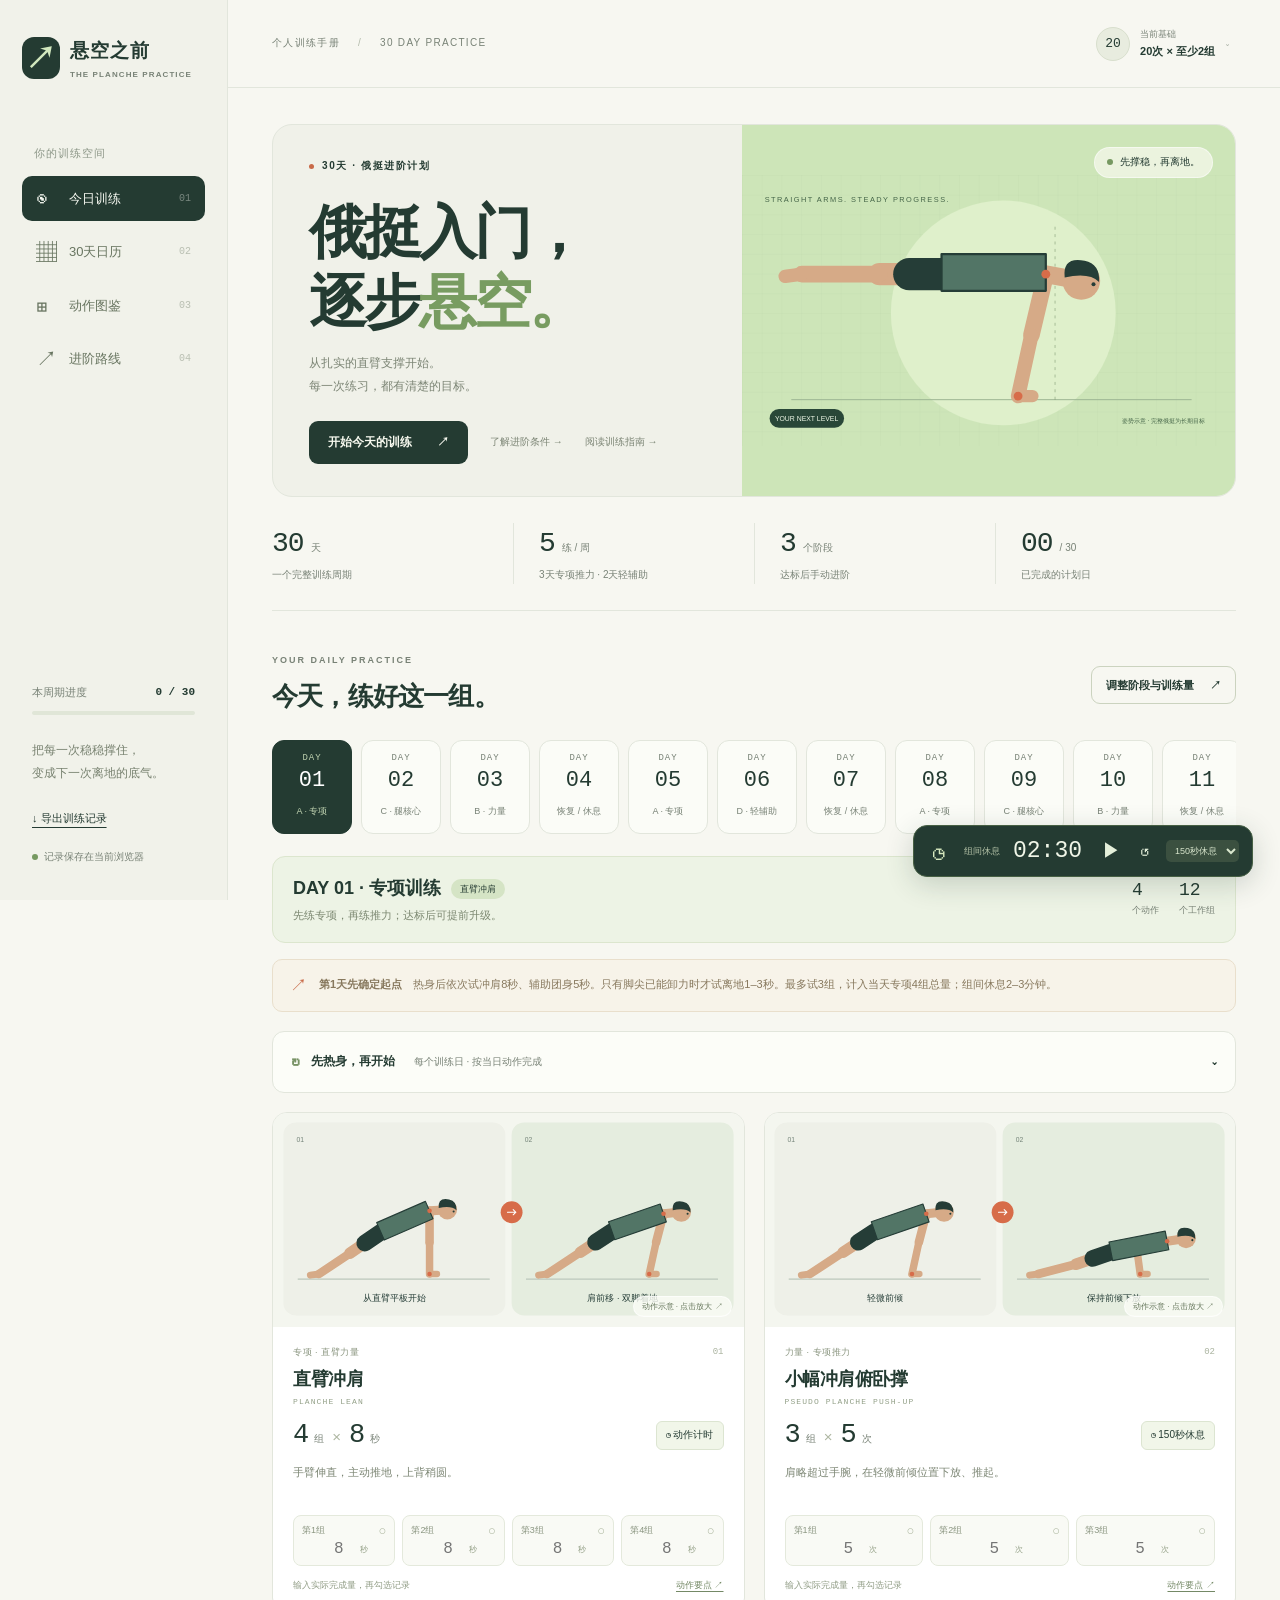
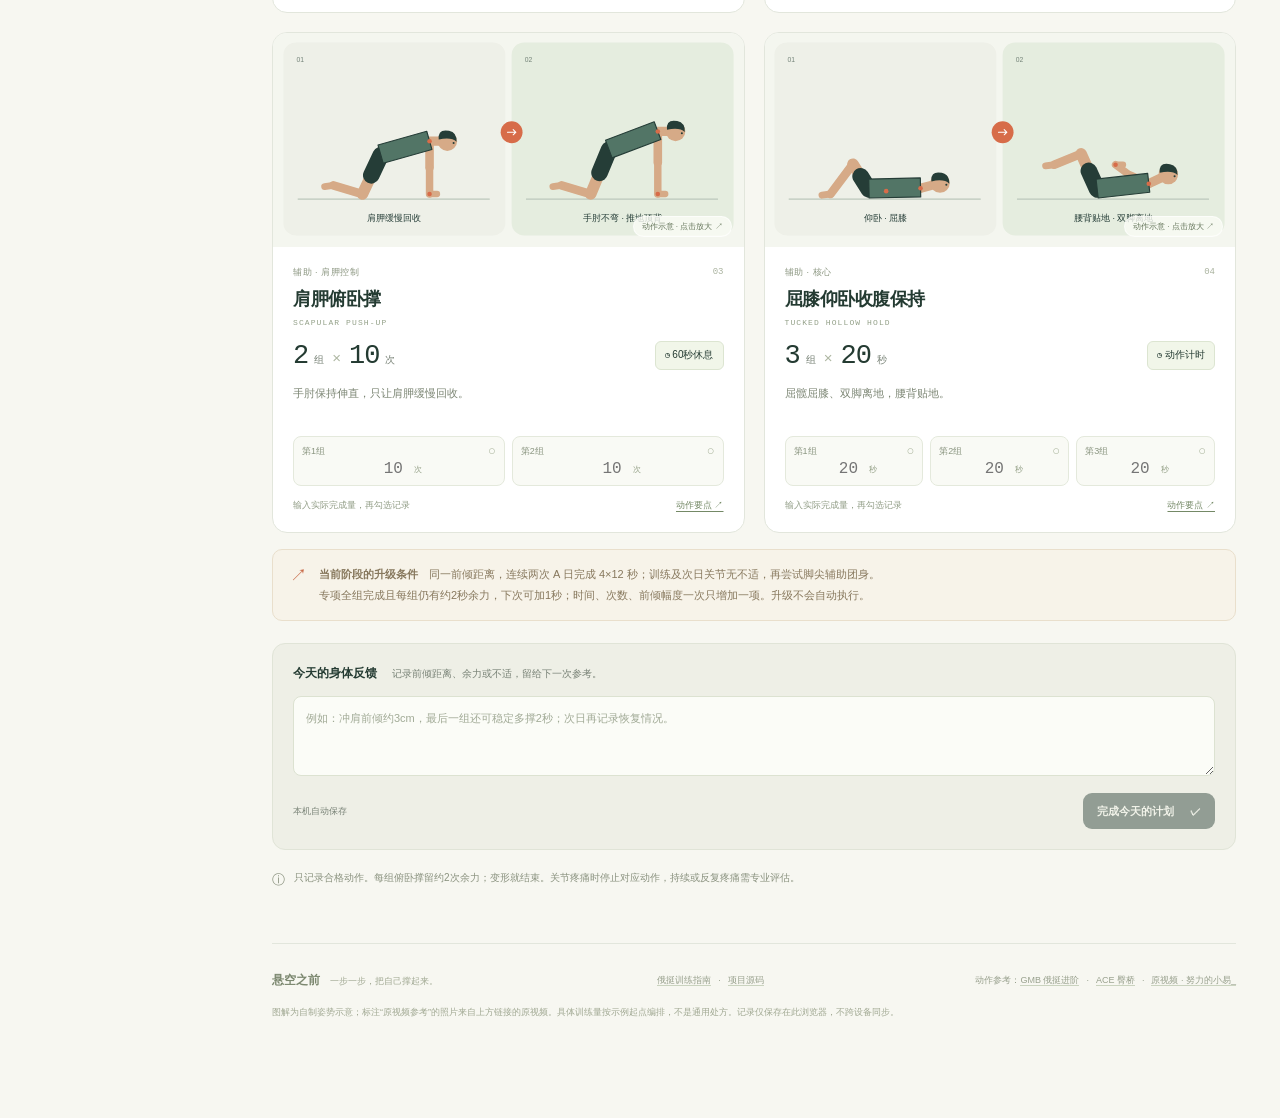
==== commit 1fb7e476: "docs: add crawlable planche guide (index.html)" ====
--- a/index.html
+++ b/index.html
@@ -4,8 +4,14 @@
   <meta charset="utf-8">
   <meta name="viewport" content="width=device-width, initial-scale=1">
   <meta name="theme-color" content="#243b32">
-  <meta name="description" content="基于20个标准俯卧撑基础的30天俄挺训练手册。动作图解、每组训练量、计时、记录和阶段切换。">
-  <title>悬空之前 · 30天俄挺训练手册</title>
+  <meta name="description" content="30天俄挺入门计划（Planche）：直臂冲肩、脚尖辅助团身到团身俄挺。查看动作图解、训练日历、计时和本地训练记录。">
+  <title>30天俄挺入门训练手册与记录工具｜悬空之前</title>
+  <link rel="canonical" href="https://cjinhuo.github.io/planche-practice/">
+  <meta property="og:type" content="website">
+  <meta property="og:locale" content="zh_CN">
+  <meta property="og:url" content="https://cjinhuo.github.io/planche-practice/">
+  <meta property="og:title" content="30天俄挺入门训练手册与记录工具｜悬空之前">
+  <meta property="og:description" content="从直臂冲肩开始，查看动作图解、30天日历并记录每次训练。">
   <link rel="icon" type="image/svg+xml" href="assets/mark.svg">
   <link rel="stylesheet" href="style.css">
 </head>
@@ -31,9 +37,10 @@
     <header class="topbar"><div class="breadcrumb">个人训练手册 <span>/</span> 30 DAY PRACTICE</div><button class="profile-chip" id="profile-btn"><span class="avatar">20</span><span>当前基础 <b>20次 × 至少2组</b></span><span>⌄</span></button></header>
     <main>
       <section id="hero" class="hero">
-        <div class="hero-copy"><div class="eyebrow"><span></span> 30天 · 俄挺进阶计划</div><h1>让身体，<br>逐步<span>悬空。</span></h1><p>从扎实的直臂支撑开始。<br>每一次练习，都有清楚的目标。</p><div class="hero-actions"><button id="hero-start" class="button primary">开始今天的训练 <span>↗</span></button><a href="#progression" class="hero-secondary">了解进阶条件 →</a></div></div>
+        <div class="hero-copy"><div class="eyebrow"><span></span> 30天 · 俄挺进阶计划</div><h1>俄挺入门，<br>逐步<span>悬空。</span></h1><p>从扎实的直臂支撑开始。<br>每一次练习，都有清楚的目标。</p><div class="hero-actions"><button id="hero-start" class="button primary">开始今天的训练 <span>↗</span></button><a href="#progression" class="hero-secondary">了解进阶条件 →</a><a href="guide/" class="hero-secondary">阅读训练指南 →</a></div></div>
         <div class="hero-art"><img src="assets/hero.svg" alt="完整俄挺姿势示意，手臂伸直、身体水平悬空。完整俄挺是长期目标。"><div class="art-label"><span class="status-dot"></span> 先撑稳，再离地。</div></div>
       </section>
+      <noscript><p class="note-box">计时和训练记录需要 JavaScript。<a href="guide/">阅读静态训练指南</a>，无需开启脚本。</p></noscript>
       <section class="stat-strip" aria-label="计划概览"><div><strong>30<small>天</small></strong><span>一个完整训练周期</span></div><div><strong>5<small>练 / 周</small></strong><span>3天专项推力 · 2天轻辅助</span></div><div><strong>3<small>个阶段</small></strong><span>达标后手动进阶</span></div><div><strong id="completed-stat">00<small>/ 30</small></strong><span>已完成的计划日</span></div></section>
       <section id="today-view" class="view active" aria-labelledby="session-heading">
         <div class="section-top"><div><div class="eyebrow muted">YOUR DAILY PRACTICE</div><h2 id="session-heading">今天，练好这一组。</h2></div><button class="button outline small" id="settings-btn">调整阶段与训练量 <span>↗</span></button></div>
@@ -49,7 +56,7 @@
       <section id="calendar-view" class="view" aria-labelledby="calendar-heading"><div class="section-top"><div><div class="eyebrow muted">THE NEXT 30 DAYS</div><h2 id="calendar-heading">有训练，也有留白。</h2></div><span class="subtle">点击任意一天，查看动作与训练量</span></div><div class="legend"><span><i class="legend-a"></i>A 专项训练</span><span><i class="legend-b"></i>B 基础力量</span><span><i class="legend-c"></i>C / D 辅助训练</span><span><i class="legend-r"></i>每周2天恢复</span><span><i class="legend-d"></i>减量 / 复测</span></div><div id="calendar-grid" class="calendar-grid"></div><div class="note-box"><span>↗</span><p>每周5练2休：专项 → 下肢核心 → 推力 → 恢复 → 专项 → 轻辅助 → 恢复。第22天主动减量，第29天轻练，第30天复测。<b>日历不会自动替你升级动作。</b></p></div></section>
       <section id="library-view" class="view" aria-labelledby="library-heading"><div class="section-top"><div><div class="eyebrow muted">THE MOVEMENT LIBRARY</div><h2 id="library-heading">每个动作，看得明白。</h2></div><span class="subtle">图解是姿势提示，点击查看要点与降阶方式</span></div><div class="filter-row" id="library-filters"><button class="filter active" data-filter="all">全部动作</button><button class="filter" data-filter="专项">俄挺专项</button><button class="filter" data-filter="力量">推力训练</button><button class="filter" data-filter="辅助">核心与背部</button><button class="filter" data-filter="下肢">下肢臀腿</button><button class="filter" data-filter="活动">热身与恢复</button></div><div class="library-grid" id="library-grid"></div></section>
       <section id="progression-view" class="view" aria-labelledby="progression-heading"><div class="section-top"><div><div class="eyebrow muted">EARN YOUR NEXT LEVEL</div><h2 id="progression-heading">撑稳这一关，再向前。</h2></div></div><p class="section-intro">不用等到固定日期。根据动作质量、完成量和次日恢复，手动选择当前阶段。以下门槛是本计划的执行规则。</p><div id="stage-route" class="stage-route"></div><div class="progress-rules"><div><span>01</span><h3>一次只加一个变量</h3><p>时间、次数、前倾幅度，选一项增加。专项全组完成且仍有约2秒余力，下次每组加1秒。</p></div><div><span>02</span><h3>下一关先少量试做</h3><p>尝试计入当天4组专项总量。新动作控制不住，就用原级别完成剩余组数。</p></div><div><span>03</span><h3>升级由你确认</h3><p>计时结束或勾选完成，都不等于动作达标。结合录像、余力和次日关节状态再决定。</p></div></div><div class="note-box"><span>ⓘ</span><p>30天用于建立和检验专项能力，完整并腿俄挺是后续长期目标。图鉴里的进阶团身仅供了解，默认不加入本周期处方。</p></div></section>
-      <footer class="site-footer"><div class="footer-brand">悬空之前 <span>一步一步，把自己撑起来。</span></div><div>动作参考：<a href="https://gmb.io/planche/" target="_blank" rel="noreferrer">GMB 俄挺进阶</a><span>·</span><a href="https://www.acefitness.org/resources/everyone/exercise-library/49/glute-bridge/" target="_blank" rel="noreferrer">ACE 臀桥</a><span>·</span><a href="https://www.bilibili.com/video/BV1Y1Je6uE9i" target="_blank" rel="noreferrer">原视频 · 努力的小易_</a></div><small>图解为自制姿势示意；标注“原视频参考”的照片来自用户提供的视频。具体训练量依据本次对话编排。记录仅保存在此浏览器，不跨设备同步。</small></footer>
+      <footer class="site-footer"><div class="footer-brand">悬空之前 <span>一步一步，把自己撑起来。</span></div><div><a href="guide/">俄挺训练指南</a><span>·</span><a href="https://github.com/cjinhuo/planche-practice">项目源码</a></div><div>动作参考：<a href="https://gmb.io/planche/" target="_blank" rel="noreferrer">GMB 俄挺进阶</a><span>·</span><a href="https://www.acefitness.org/resources/everyone/exercise-library/49/glute-bridge/" target="_blank" rel="noreferrer">ACE 臀桥</a><span>·</span><a href="https://www.bilibili.com/video/BV1Y1Je6uE9i" target="_blank" rel="noreferrer">原视频 · 努力的小易_</a></div><small>图解为自制姿势示意；标注“原视频参考”的照片来自上方链接的原视频。具体训练量按示例起点编排，不是通用处方。记录仅保存在此浏览器，不跨设备同步。</small></footer>
     </main>
   </div>
   <div class="timer-dock" id="timer-dock"><button class="timer-compact" id="timer-toggle" aria-label="展开计时器">◷</button><div class="timer-expanded"><span id="timer-label">组间休息</span><strong id="timer-display" aria-live="off">02:30</strong><button id="timer-play" aria-label="开始计时">▶</button><button id="timer-reset" aria-label="重置计时">↺</button><select id="rest-duration" aria-label="组间休息时长"><option value="60">60秒休息</option><option value="120">120秒休息</option><option value="150" selected>150秒休息</option><option value="180">180秒休息</option></select></div></div>
